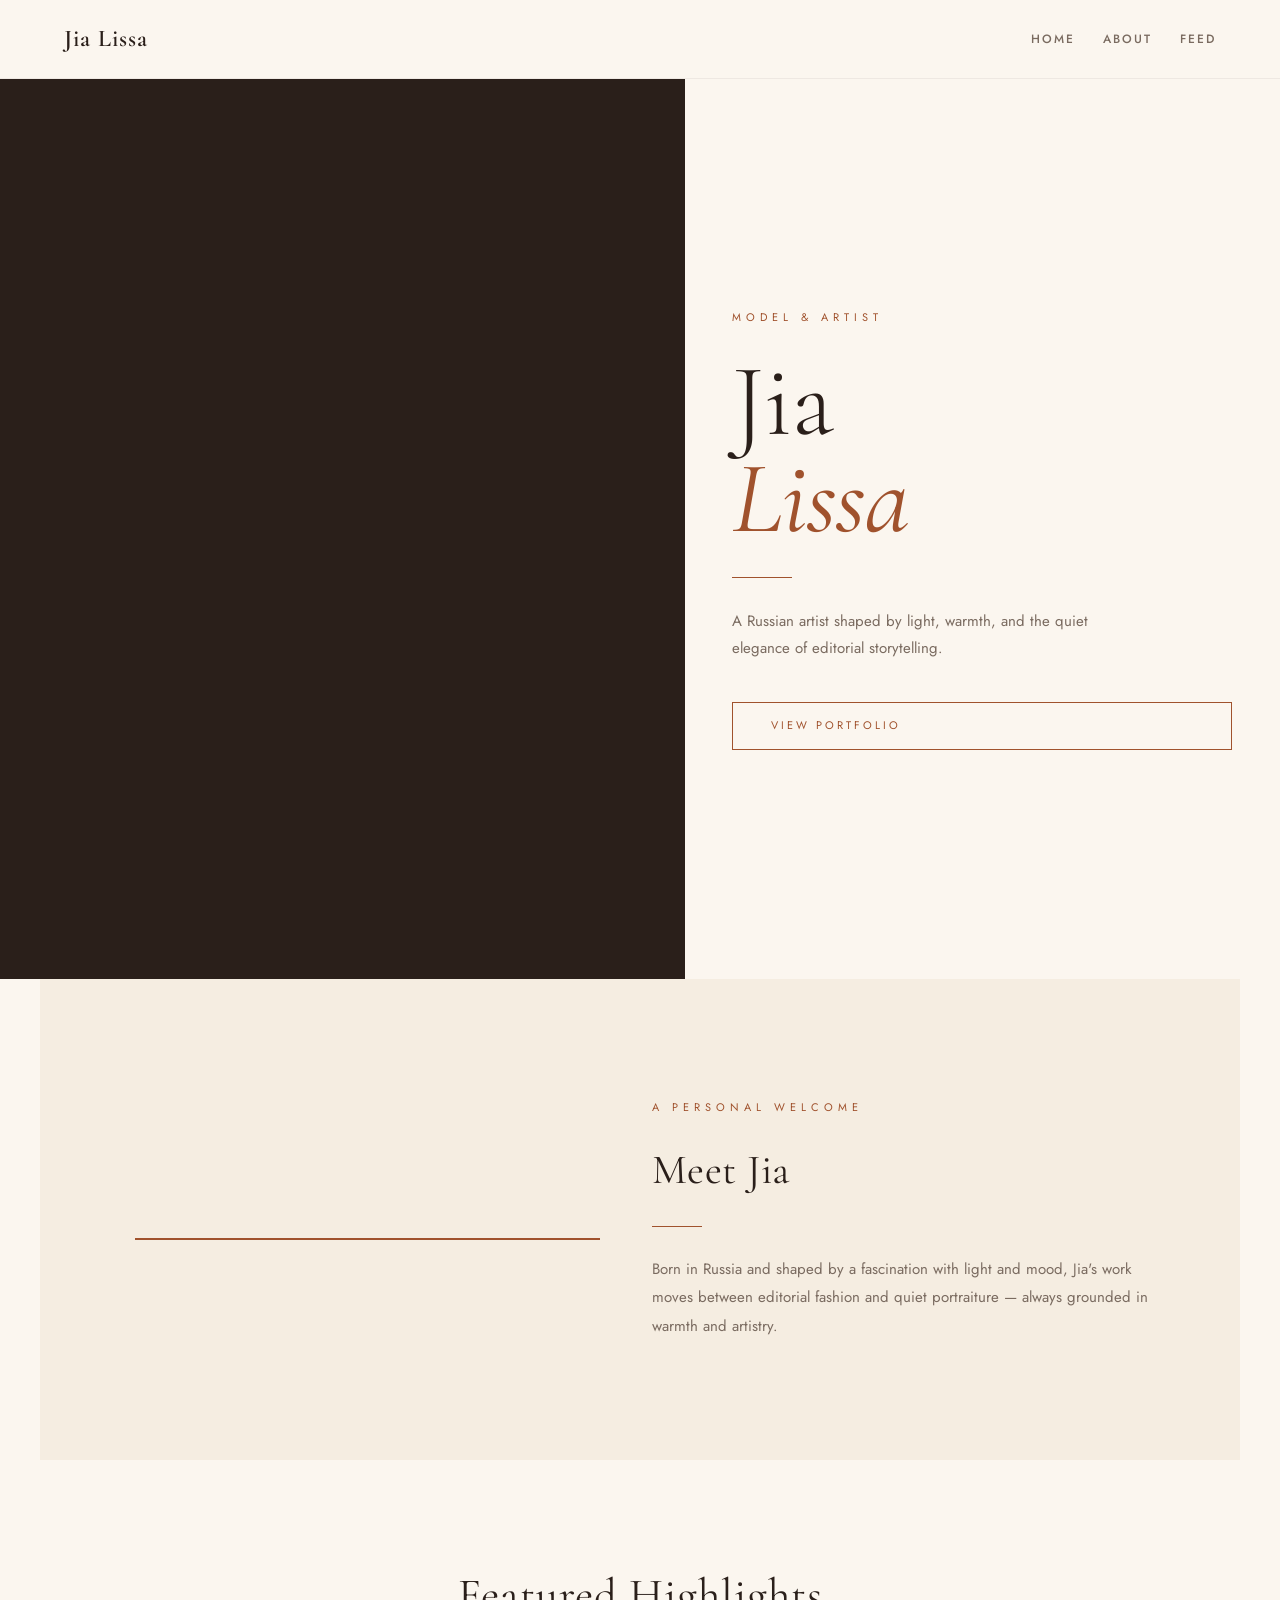
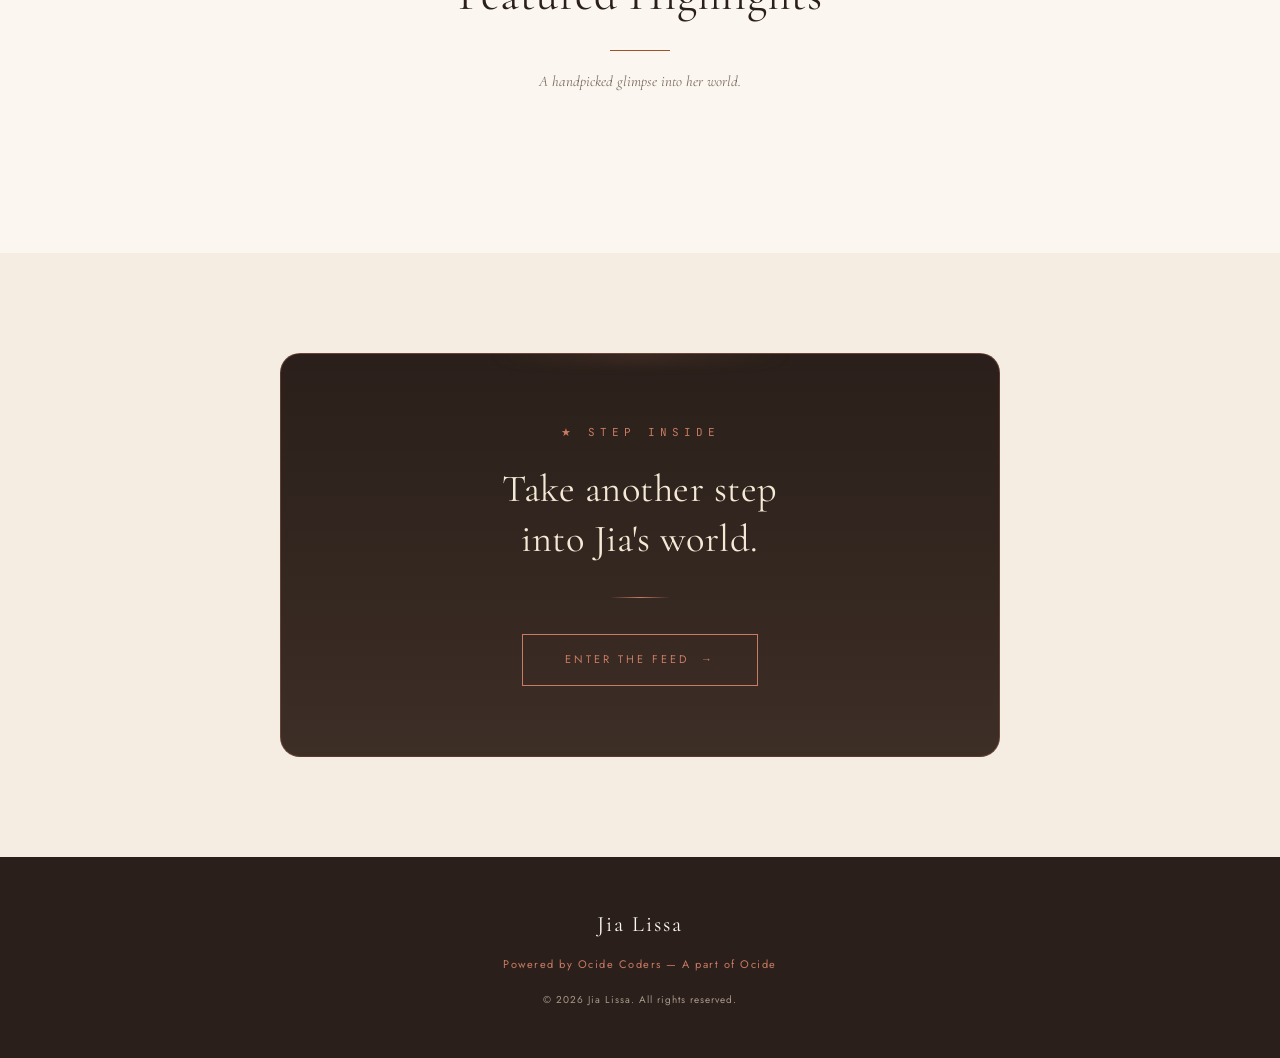
==== index.html @ 5b908af6 "Initial setup: Jia Lissa site structure — split hero, intro, featured, feed scroller, about" ====
<!DOCTYPE html>
<html lang="en">
<head>
    <meta charset="UTF-8">
    <meta name="viewport" content="width=device-width, initial-scale=1.0">
    <title>Jia Lissa | Model & Artist</title>
    <meta name="description" content="Official portfolio of Jia Lissa — Russian model and artist. Editorial, lifestyle, and portraiture.">
    <meta name="author" content="Jia Lissa">
    <meta name="theme-color" content="#2A1F1A">
    <meta name="robots" content="index, follow">
    <link rel="canonical" href="https://jia-lissa.onrender.com/">
    <link rel="icon" type="image/svg+xml" href="favicon.svg">
    <link rel="apple-touch-icon" href="favicon.svg">

    <meta property="og:type" content="website">
    <meta property="og:site_name" content="Jia Lissa">
    <meta property="og:url" content="https://jia-lissa.onrender.com/">
    <meta property="og:title" content="Jia Lissa | Official Portfolio">
    <meta property="og:description" content="Russian model and artist — editorial, lifestyle, portraiture.">
    <meta name="twitter:card" content="summary_large_image">
    <meta name="twitter:title" content="Jia Lissa | Official Portfolio">
    <meta name="twitter:description" content="Russian model and artist.">

    <link rel="preconnect" href="https://fonts.googleapis.com">
    <link rel="preconnect" href="https://fonts.gstatic.com" crossorigin>
    <link href="https://fonts.googleapis.com/css2?family=Cormorant+Garamond:ital,wght@0,300;0,400;0,600;1,400&family=Jost:wght@300;400;500;600&family=JetBrains+Mono:wght@400&display=swap" rel="stylesheet">
    <link rel="stylesheet" href="style.css">
</head>
<body>

    <!-- HEADER -->
    <header class="main-header">
        <div class="logo">Jia Lissa</div>
        <nav>
            <a href="index.html">Home</a>
            <a href="about.html">About</a>
            <a href="feed.html">Feed</a>
        </nav>
    </header>

    <!-- HERO — SPLIT SCREEN -->
    <section class="hero-split">
        <div class="hero-visual">
            <div class="hero-slideshow" id="heroSlideshow"></div>
            <div class="hero-visual-overlay"></div>
        </div>
        <div class="hero-text">
            <p class="hero-eyebrow">Model & Artist</p>
            <h1>Jia<br><span class="italic">Lissa</span></h1>
            <div class="hero-line"></div>
            <p class="hero-lead">A Russian artist shaped by light, warmth, and the quiet elegance of editorial storytelling.</p>
            <a href="#featured" class="btn-outline">View Portfolio</a>
        </div>
    </section>

    <!-- INTRO SECTION -->
    <section class="intro-section" id="intro">
        <div class="intro-image-wrap">
            <img src="https://i.ibb.co.com/rRDpk5M7/images-1.jpg" alt="Jia Lissa Portrait" onerror="this.style.display='none'">
        </div>
        <div class="intro-text-wrap">
            <p class="intro-eyebrow">A Personal Welcome</p>
            <h2>Meet Jia</h2>
            <div class="intro-divider"></div>
            <p class="intro-text">Born in Russia and shaped by a fascination with light and mood, Jia's work moves between editorial fashion and quiet portraiture — always grounded in warmth and artistry.</p>
        </div>
    </section>

    <!-- FEATURED HIGHLIGHTS -->
    <section class="featured-section" id="featured">
        <div class="section-title">
            <h2>Featured Highlights</h2>
            <div class="divider"></div>
            <p class="section-sub">A handpicked glimpse into her world.</p>
        </div>
        <div class="featured-grid" id="featuredGrid"></div>
    </section>

    <!-- CTA CARD -->
    <section class="jia-cta-section">
        <div class="jia-cta-wrap">
            <div class="jia-cta-card">
                <p class="jia-cta-eyebrow">★ Step Inside</p>
                <h2>Take another step<br>into Jia's world.</h2>
                <div class="jia-cta-divider"></div>
                <a href="feed.html" class="jia-cta-btn">
                    Enter the Feed
                    <span>→</span>
                </a>
            </div>
        </div>
    </section>

    <!-- FOOTER -->
    <footer>
        <div class="footer-content">
            <p class="footer-logo">Jia Lissa</p>
            <p class="footer-credit">Powered by Ocide Coders — A part of Ocide</p>
            <p class="footer-copy">&copy; 2026 Jia Lissa. All rights reserved.</p>
        </div>
    </footer>

    <script src="data.js"></script>
    <script src="main.js"></script>
</body>
</html>
---- style.css ----
/* ===================================================================
   JIA LISSA — MASTER STYLESHEET
   Ocide Coders — 2026
   =================================================================== */

* { margin: 0; padding: 0; box-sizing: border-box; }
html { scroll-behavior: smooth; -webkit-text-size-adjust: 100%; }
img { max-width: 100%; display: block; }
a { text-decoration: none; color: inherit; }
button { font-family: inherit; cursor: pointer; }

:root {
    --ivory: #FBF6EF;
    --cream: #F5EDE1;
    --espresso: #2A1F1A;
    --espresso-soft: #3D2E26;
    --cognac: #A0522D;
    --cognac-soft: rgba(160, 82, 45, 0.12);
    --rose: #C97B63;
    --rose-soft: rgba(201, 123, 99, 0.15);
    --charcoal: #1A1310;
    --muted: #7A6B60;
    --muted-2: #A8998C;
}

body {
    font-family: 'Jost', -apple-system, BlinkMacSystemFont, sans-serif;
    background: var(--ivory);
    color: var(--espresso);
    line-height: 1.6;
    -webkit-font-smoothing: antialiased;
    overflow-x: hidden;
}

/* ===== HEADER ===== */
.main-header {
    display: flex;
    justify-content: space-between;
    align-items: center;
    padding: 20px 5%;
    background: rgba(251, 246, 239, 0.95);
    backdrop-filter: blur(10px);
    -webkit-backdrop-filter: blur(10px);
    position: sticky;
    top: 0;
    z-index: 1000;
    border-bottom: 1px solid rgba(42, 31, 26, 0.06);
}
.logo {
    font-family: 'Cormorant Garamond', serif;
    font-size: 24px;
    font-weight: 600;
    letter-spacing: 1px;
    color: var(--espresso);
    white-space: nowrap;
}
.main-header nav {
    display: flex;
    gap: 28px;
    flex-wrap: nowrap;
}
.main-header nav a {
    font-size: 12px;
    font-weight: 500;
    letter-spacing: 2px;
    text-transform: uppercase;
    color: var(--muted);
    transition: color 0.3s ease;
}
.main-header nav a:hover { color: var(--cognac); }

/* ===== BUTTONS ===== */
.btn-outline {
    display: inline-block;
    padding: 14px 38px;
    border: 1px solid var(--cognac);
    color: var(--cognac);
    font-size: 11px;
    letter-spacing: 3px;
    text-transform: uppercase;
    font-family: 'Jost', sans-serif;
    transition: all 0.4s ease;
    background: transparent;
    cursor: pointer;
}
.btn-outline:hover {
    background: var(--cognac);
    color: var(--ivory);
}

/* ===== SECTION TITLE ===== */
.section-title {
    text-align: center;
    margin-bottom: 60px;
}
.section-title h2 {
    font-family: 'Cormorant Garamond', serif;
    font-size: clamp(1.8rem, 4vw, 2.8rem);
    font-weight: 400;
    letter-spacing: 1px;
    color: var(--espresso);
    margin-bottom: 18px;
}
.divider {
    width: 60px;
    height: 1px;
    background: var(--cognac);
    margin: 0 auto;
}
.section-sub {
    font-family: 'Cormorant Garamond', serif;
    font-style: italic;
    font-size: 15px;
    color: var(--muted);
    margin-top: 18px;
}

/* ===== HERO — SPLIT SCREEN ===== */
.hero-split {
    display: grid;
    grid-template-columns: 1.15fr 1fr;
    min-height: 100vh;
    overflow: hidden;
}
.hero-visual {
    position: relative;
    overflow: hidden;
    background: var(--espresso);
}
.hero-slideshow {
    position: absolute;
    inset: 0;
}
.hero-slide {
    position: absolute;
    inset: 0;
    background-size: cover;
    background-position: center top;
    background-repeat: no-repeat;
    opacity: 0;
    transform: scale(1.05);
    transition: opacity 2s ease-in-out, transform 6s ease-out;
}
.hero-slide.active {
    opacity: 1;
    transform: scale(1.12);
}
.hero-visual-overlay {
    position: absolute;
    inset: 0;
    background: linear-gradient(90deg, transparent 60%, rgba(42, 31, 26, 0.15) 100%);
    pointer-events: none;
    z-index: 2;
}
.hero-text {
    display: flex;
    flex-direction: column;
    justify-content: center;
    padding: 80px 8%;
    background: var(--ivory);
    position: relative;
    z-index: 3;
}
.hero-eyebrow {
    font-size: 11px;
    letter-spacing: 5px;
    text-transform: uppercase;
    color: var(--cognac);
    margin-bottom: 26px;
}
.hero-text h1 {
    font-family: 'Cormorant Garamond', serif;
    font-size: clamp(3rem, 8vw, 6.5rem);
    font-weight: 300;
    line-height: 0.95;
    color: var(--espresso);
    letter-spacing: -1px;
    margin-bottom: 30px;
}
.hero-text h1 .italic {
    font-style: italic;
    font-weight: 400;
    color: var(--cognac);
}
.hero-line {
    width: 60px;
    height: 1px;
    background: var(--cognac);
    margin-bottom: 30px;
}
.hero-lead {
    font-size: 15px;
    line-height: 1.8;
    color: var(--muted);
    max-width: 400px;
    margin-bottom: 40px;
}

/* ===== INTRO SECTION ===== */
.intro-section {
    display: grid;
    grid-template-columns: 1fr 1.1fr;
    align-items: center;
    gap: 70px;
    max-width: 1200px;
    margin: 0 auto;
    padding: 120px 6%;
    background: var(--cream);
}
.intro-image-wrap {
    position: relative;
}
.intro-image-wrap::before {
    content: '';
    position: absolute;
    top: 18px;
    left: 18px;
    right: -18px;
    bottom: -18px;
    border: 1px solid var(--cognac);
    z-index: 0;
    pointer-events: none;
}
.intro-image-wrap img {
    position: relative;
    width: 100%;
    display: block;
    border-radius: 4px;
    z-index: 1;
}
.intro-text-wrap { max-width: 520px; }
.intro-eyebrow {
    font-size: 11px;
    letter-spacing: 5px;
    text-transform: uppercase;
    color: var(--cognac);
    margin-bottom: 20px;
}
.intro-text-wrap h2 {
    font-family: 'Cormorant Garamond', serif;
    font-size: clamp(1.8rem, 4vw, 2.6rem);
    font-weight: 400;
    color: var(--espresso);
    margin-bottom: 22px;
    letter-spacing: 0.5px;
}
.intro-divider {
    width: 50px;
    height: 1px;
    background: var(--cognac);
    margin-bottom: 28px;
}
.intro-text {
    font-size: 15px;
    line-height: 1.9;
    color: var(--muted);
}
@media (max-width: 900px) {
    .intro-section {
        grid-template-columns: 1fr;
        gap: 50px;
        padding: 80px 6%;
    }
    .intro-text-wrap {
        max-width: 100%;
        text-align: center;
    }
    .intro-divider { margin: 0 auto 28px; }
    .intro-image-wrap::before {
        top: 12px; left: 12px; right: -12px; bottom: -12px;
    }
    .intro-image-wrap {
        max-width: 320px;
        margin: 0 auto;
    }
}
@media (max-width: 480px) {
    .intro-image-wrap { max-width: 260px; }
}

/* ===== FEATURED (Masonry) ===== */
.featured-section {
    padding: 100px 6%;
    background: var(--ivory);
}
.featured-grid {
    column-count: 3;
    column-gap: 18px;
    max-width: 1300px;
    margin: 0 auto;
}
.featured-grid img {
    width: 100%;
    height: auto;
    margin-bottom: 18px;
    border-radius: 4px;
    display: block;
    cursor: pointer;
    break-inside: avoid;
    filter: brightness(0.98);
    transition: transform 0.5s ease, filter 0.5s ease, box-shadow 0.5s ease;
}
.featured-grid img:hover {
    transform: scale(1.02);
    filter: brightness(1.05);
    box-shadow: 0 20px 40px rgba(42, 31, 26, 0.12);
}
@media (max-width: 900px) {
    .featured-grid { column-count: 2; column-gap: 12px; }
    .featured-grid img { margin-bottom: 12px; }
}
@media (max-width: 500px) {
    .featured-section { padding: 60px 4%; }
    .featured-grid { column-count: 2; column-gap: 10px; }
}

/* ===== JIA CTA CARD ===== */
.jia-cta-section {
    padding: 100px 6%;
    background: var(--cream);
}
.jia-cta-wrap {
    max-width: 720px;
    margin: 0 auto;
}
.jia-cta-card {
    position: relative;
    padding: 70px 48px;
    text-align: center;
    background: linear-gradient(180deg, #2A1F1A 0%, #3D2E26 100%);
    border: 1px solid rgba(201, 123, 99, 0.3);
    border-radius: 20px;
    overflow: hidden;
    transition: all 0.4s ease;
}
.jia-cta-card::before {
    content: '';
    position: absolute;
    top: 0; left: 50%;
    transform: translateX(-50%);
    width: 300px;
    height: 2px;
    background: linear-gradient(90deg, transparent, var(--rose), transparent);
    filter: blur(8px);
}
.jia-cta-card:hover {
    border-color: var(--rose);
    transform: translateY(-4px);
    box-shadow: 0 30px 60px rgba(201, 123, 99, 0.15);
}
.jia-cta-eyebrow {
    position: relative;
    z-index: 1;
    font-family: 'JetBrains Mono', monospace;
    font-size: 11px;
    letter-spacing: 5px;
    text-transform: uppercase;
    color: var(--rose);
    margin-bottom: 24px;
}
.jia-cta-card h2 {
    position: relative;
    z-index: 1;
    font-family: 'Cormorant Garamond', serif;
    font-size: clamp(1.6rem, 4vw, 2.4rem);
    font-weight: 400;
    color: #F4E9D5;
    letter-spacing: 0.5px;
    line-height: 1.3;
    margin-bottom: 32px;
}
.jia-cta-divider {
    position: relative;
    z-index: 1;
    width: 60px;
    height: 1px;
    background: linear-gradient(90deg, transparent, var(--rose), transparent);
    margin: 0 auto 36px;
}
.jia-cta-btn {
    position: relative;
    z-index: 1;
    display: inline-flex;
    align-items: center;
    gap: 12px;
    padding: 16px 42px;
    border: 1px solid var(--rose);
    color: var(--rose);
    background: transparent;
    font-size: 11px;
    letter-spacing: 3px;
    text-transform: uppercase;
    font-family: 'Jost', sans-serif;
    transition: all 0.4s ease;
}
.jia-cta-btn span { transition: transform 0.4s ease; }
.jia-cta-btn:hover {
    background: var(--rose);
    color: var(--espresso);
}
.jia-cta-btn:hover span { transform: translateX(6px); }
@media (max-width: 600px) {
    .jia-cta-section { padding: 60px 5%; }
    .jia-cta-card { padding: 48px 28px; }
}

/* ===== FOOTER ===== */
footer {
    background: var(--espresso);
    color: var(--ivory);
    text-align: center;
    padding: 50px 20px;
}
.footer-logo {
    font-family: 'Cormorant Garamond', serif;
    font-size: 22px;
    letter-spacing: 2px;
    margin-bottom: 14px;
    color: var(--ivory);
}
.footer-credit {
    font-size: 11px;
    letter-spacing: 1.5px;
    color: var(--rose);
    margin-bottom: 18px;
}
.footer-copy {
    font-size: 10px;
    color: var(--muted-2);
    letter-spacing: 1px;
}

/* ===== RESPONSIVE ===== */
@media (max-width: 900px) {
    .hero-split {
        grid-template-columns: 1fr;
        min-height: auto;
    }
    .hero-visual {
        height: 70vh;
        min-height: 500px;
    }
    .hero-text {
        padding: 60px 6%;
        text-align: center;
        align-items: center;
    }
    .hero-lead { margin: 0 auto 40px; }
    .hero-line { margin: 0 auto 30px; }
}
@media (max-width: 600px) {
    .main-header { padding: 16px 5%; }
    .logo { font-size: 20px; }
    .main-header nav { gap: 18px; }
    .main-header nav a { font-size: 10px; letter-spacing: 1.5px; }
    .hero-visual { height: 60vh; min-height: 400px; }
    .section-title { margin-bottom: 40px; }
}
@media (max-width: 420px) {
    .logo { font-size: 17px; }
    .main-header nav { gap: 12px; }
    .main-header nav a { font-size: 9px; letter-spacing: 1px; }
}

/* ===== LIGHTBOX ===== */
.lightbox-overlay {
    position: fixed;
    inset: 0;
    background: rgba(20, 14, 10, 0.96);
    display: flex;
    align-items: center;
    justify-content: center;
    z-index: 10000;
    padding: 20px;
    cursor: pointer;
}
.lightbox-image {
    max-width: 95%;
    max-height: 90vh;
    box-shadow: 0 20px 60px rgba(0, 0, 0, 0.8);
    border-radius: 4px;
    object-fit: contain;
}
.lightbox-close {
    position: absolute;
    top: 15px;
    right: 25px;
    font-size: 45px;
    color: var(--ivory);
    cursor: pointer;
    line-height: 1;
    z-index: 10001;
    transition: color 0.3s ease;
}
.lightbox-close:hover { color: var(--rose); }

/* ===== FEED PAGE — full-screen scroller ===== */
.feed-page { background: #14100D; }
.feed-page .main-header { display: none; }
.feed-scroller {
    height: 100vh;
    overflow-y: scroll;
    scroll-snap-type: y mandatory;
    scroll-behavior: smooth;
    background: #14100D;
    scrollbar-width: none;
    -ms-overflow-style: none;
}
.feed-scroller::-webkit-scrollbar { display: none; }
.feed-item {
    position: relative;
    height: 100vh;
    width: 100%;
    scroll-snap-align: start;
    scroll-snap-stop: always;
    display: flex;
    align-items: center;
    justify-content: center;
    overflow: hidden;
    background: #14100D;
}
.feed-item img {
    width: 100%;
    height: 100%;
    object-fit: contain;
    display: block;
    opacity: 0;
    transform: scale(0.96);
    transition: opacity 0.7s ease, transform 0.7s ease;
}
.feed-item.visible img {
    opacity: 1;
    transform: scale(1);
}
.feed-item::after {
    content: '';
    position: absolute;
    inset: 0;
    background: linear-gradient(180deg, rgba(0,0,0,0.15) 0%, transparent 20%, transparent 80%, rgba(0,0,0,0.4) 100%);
    pointer-events: none;
}
.feed-item .feed-count {
    position: absolute;
    top: 20px;
    right: 22px;
    z-index: 5;
    font-family: 'JetBrains Mono', monospace;
    font-size: 11px;
    letter-spacing: 2px;
    color: rgba(251, 246, 239, 0.75);
    background: rgba(0, 0, 0, 0.4);
    padding: 6px 12px;
    border-radius: 100px;
    backdrop-filter: blur(8px);
    border: 1px solid rgba(251, 246, 239, 0.1);
}
.feed-item .feed-hint {
    position: absolute;
    bottom: 30px;
    left: 50%;
    transform: translateX(-50%);
    z-index: 5;
    display: flex;
    flex-direction: column;
    align-items: center;
    gap: 8px;
    color: rgba(251, 246, 239, 0.7);
    font-family: 'JetBrains Mono', monospace;
    font-size: 10px;
    letter-spacing: 3px;
    text-transform: uppercase;
    animation: bounceDown 2s infinite;
}
.feed-item .feed-hint::after {
    content: '↓';
    font-size: 20px;
}
@keyframes bounceDown {
    0%, 100% { transform: translate(-50%, 0); opacity: 0.5; }
    50% { transform: translate(-50%, 8px); opacity: 1; }
}
.feed-back {
    position: fixed;
    top: 20px;
    left: 20px;
    z-index: 210;
    width: 44px;
    height: 44px;
    display: flex;
    align-items: center;
    justify-content: center;
    background: rgba(0, 0, 0, 0.5);
    border: 1px solid rgba(251, 246, 239, 0.15);
    border-radius: 50%;
    color: var(--ivory);
    backdrop-filter: blur(8px);
    transition: all 0.3s ease;
}
.feed-back::before {
    content: '';
    display: block;
    width: 10px;
    height: 10px;
    border-left: 2px solid currentColor;
    border-bottom: 2px solid currentColor;
    transform: rotate(45deg);
    margin-left: 3px;
    transition: margin 0.3s ease;
}
.feed-back:hover {
    background: var(--rose);
    color: var(--espresso);
    border-color: var(--rose);
}
.feed-back:hover::before { margin-left: 0; }
.feed-progress {
    position: fixed;
    top: 0;
    left: 0;
    height: 2px;
    background: linear-gradient(90deg, var(--cognac), var(--rose));
    z-index: 200;
    transition: width 0.3s ease;
    box-shadow: 0 0 12px rgba(201, 123, 99, 0.6);
}
@media (max-width: 600px) {
    .feed-item .feed-count { top: 14px; right: 14px; font-size: 10px; }
    .feed-back { top: 14px; left: 14px; width: 40px; height: 40px; }
}

/* ===== ABOUT PAGE ===== */
.about-hero {
    padding: 160px 20px 100px;
    text-align: center;
    background: var(--espresso);
}
.about-hero h1 {
    font-family: 'Cormorant Garamond', serif;
    font-size: clamp(2.4rem, 6vw, 4rem);
    font-weight: 400;
    letter-spacing: 3px;
    color: var(--rose);
    margin-bottom: 15px;
}
.about-hero p {
    font-size: 12px;
    letter-spacing: 5px;
    text-transform: uppercase;
    color: var(--muted-2);
}
.about-content {
    padding: 100px 6%;
    background: var(--ivory);
}
.bio-grid {
    display: grid;
    grid-template-columns: 1fr 1.2fr;
    gap: 60px;
    align-items: center;
    max-width: 1200px;
    margin: 0 auto;
}
.bio-image img {
    width: 100%;
    height: auto;
    display: block;
    border-radius: 4px;
    box-shadow: 0 25px 55px rgba(42, 31, 26, 0.15);
}
.bio-text h2 {
    font-family: 'Cormorant Garamond', serif;
    font-size: clamp(1.7rem, 4vw, 2.4rem);
    font-weight: 400;
    color: var(--espresso);
    margin-bottom: 25px;
    letter-spacing: 0.5px;
}
.bio-text p {
    font-size: 15px;
    line-height: 1.9;
    color: var(--muted);
    margin-bottom: 20px;
}
@media (max-width: 900px) {
    .about-content { padding: 60px 5%; }
    .bio-grid { grid-template-columns: 1fr; gap: 40px; }
    .bio-image { max-width: 320px; margin: 0 auto; }
    .bio-text { text-align: center; }
}
@media (max-width: 480px) {
    .bio-image { max-width: 260px; }
}
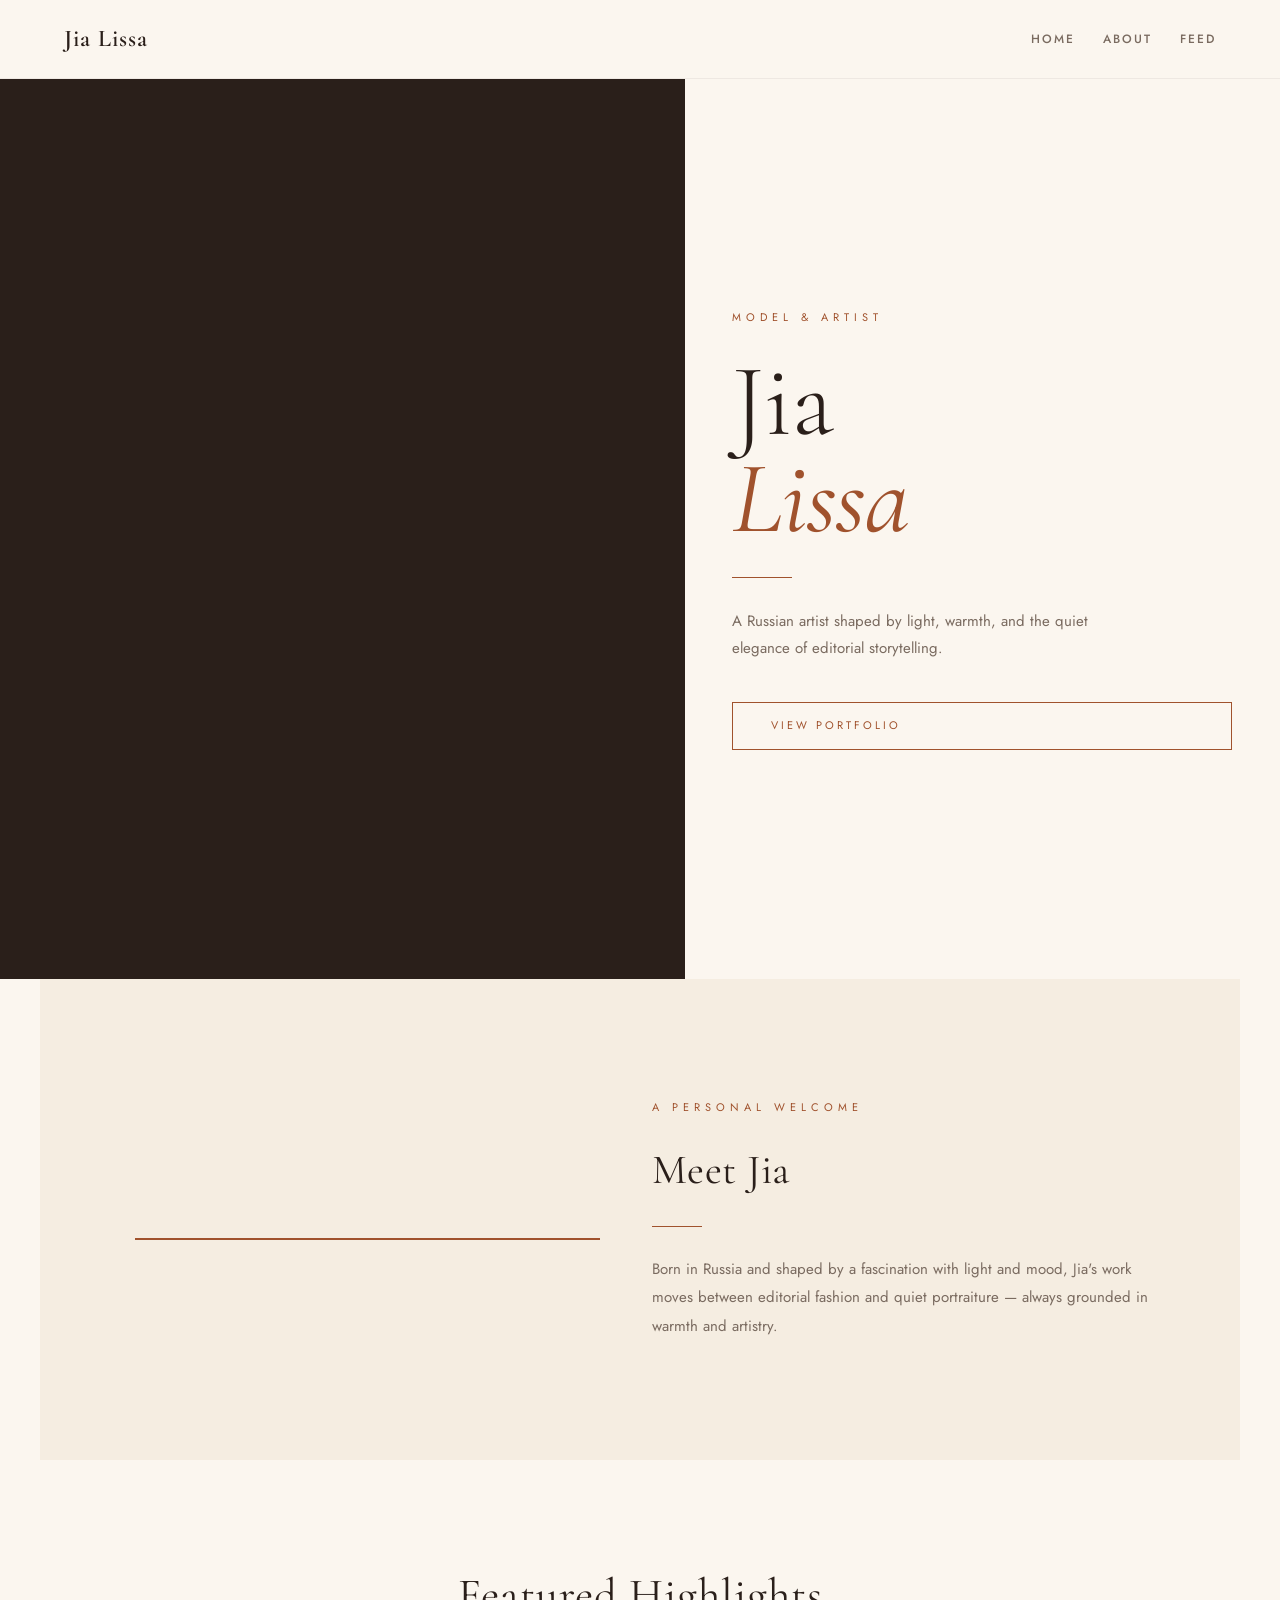
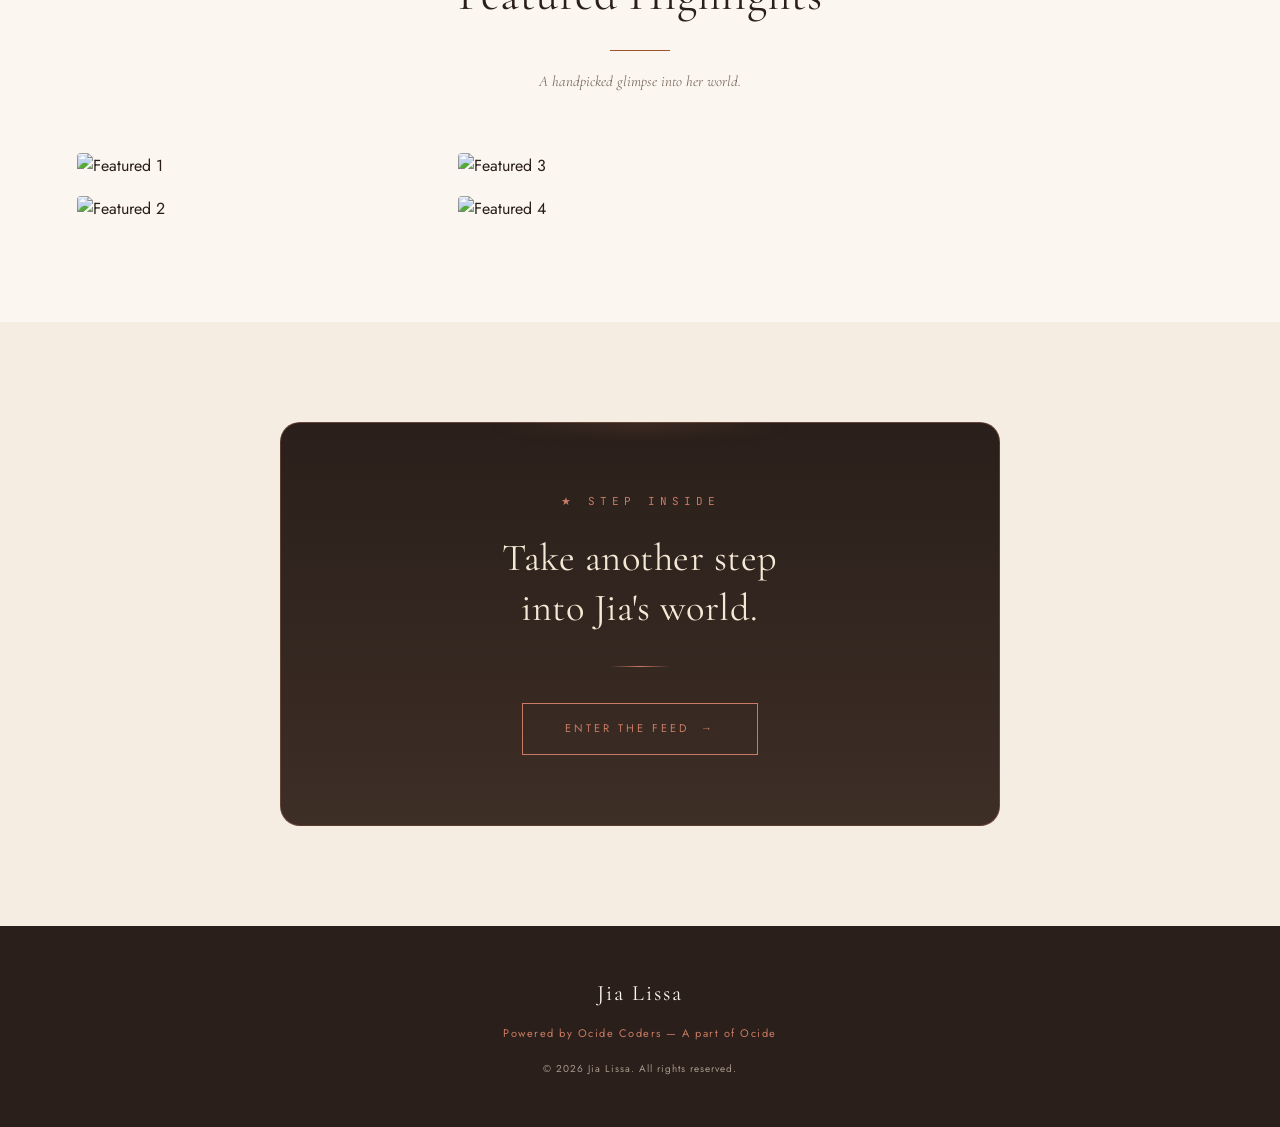
==== commit 83f46452: "Update intro portrait and hero image with new photos" ====
--- a/index.html
+++ b/index.html
@@ -56,7 +56,7 @@
     <!-- INTRO SECTION -->
     <section class="intro-section" id="intro">
         <div class="intro-image-wrap">
-            <img src="https://i.ibb.co.com/rRDpk5M7/images-1.jpg" alt="Jia Lissa Portrait" onerror="this.style.display='none'">
+            <img src="https://i.ibb.co.com/DHTr26zH/85027222-001-07c4.jpg" alt="Jia Lissa Portrait" onerror="this.style.display='none'">
         </div>
         <div class="intro-text-wrap">
             <p class="intro-eyebrow">A Personal Welcome</p>
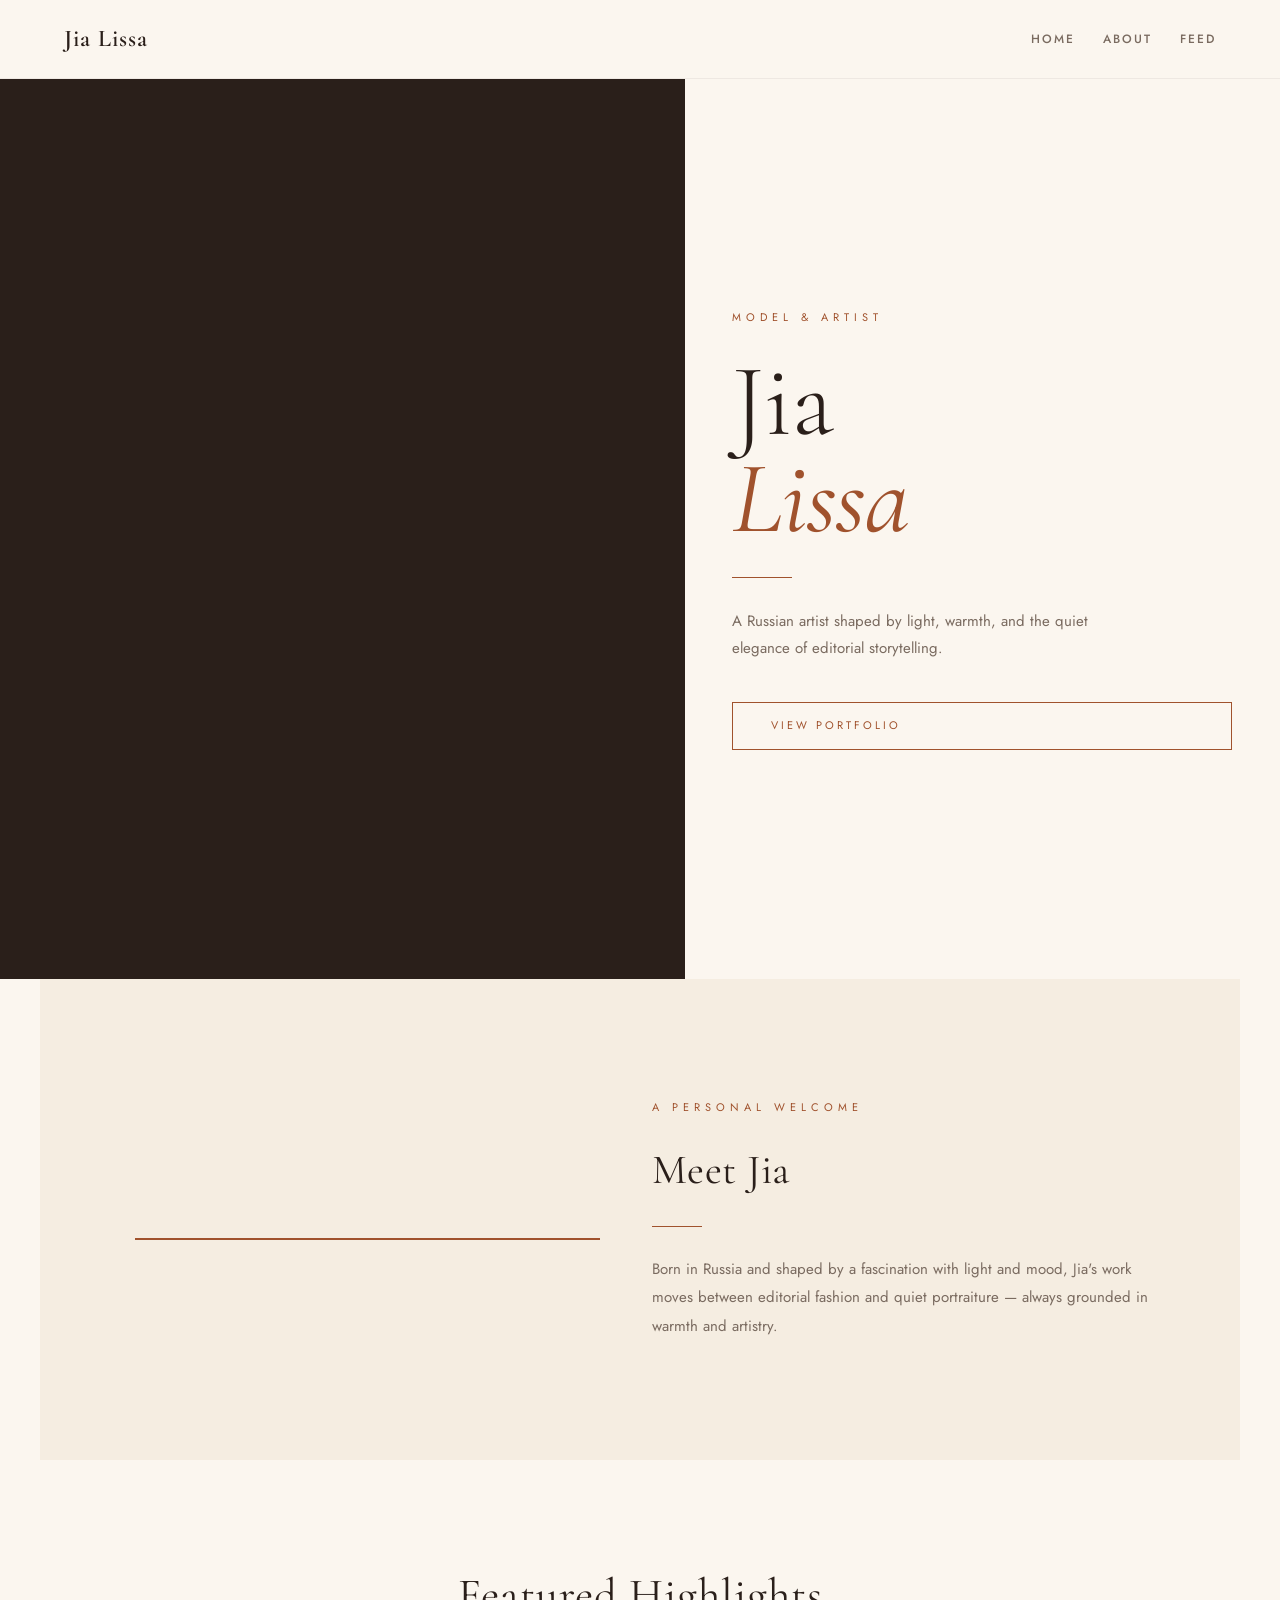
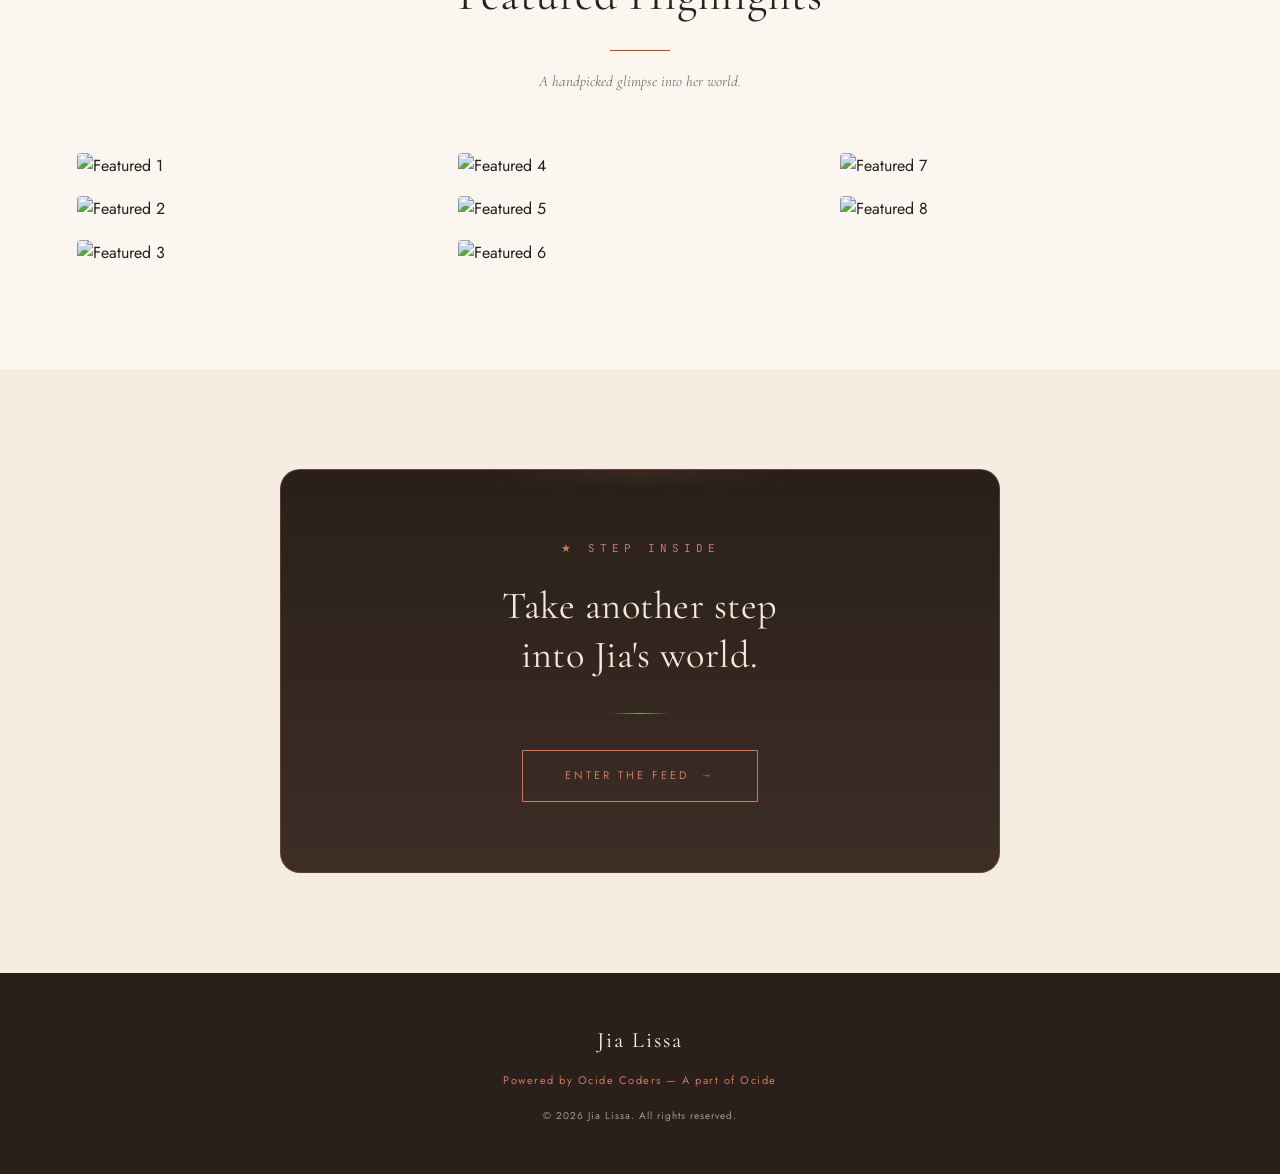
==== commit b420486c: "SEO: Add favicon full set, robots.txt, sitemap.xml, WebSite + Person Schema" ====
--- a/index.html
+++ b/index.html
@@ -4,13 +4,18 @@
     <meta charset="UTF-8">
     <meta name="viewport" content="width=device-width, initial-scale=1.0">
     <title>Jia Lissa | Model & Artist</title>
-    <meta name="description" content="Official portfolio of Jia Lissa — Russian model and artist. Editorial, lifestyle, and portraiture.">
+    <meta name="description" content="Official portfolio of Jia Lissa — Russian model and actress known for her signature red hair, editorial work, and international awards.">
+    <meta name="keywords" content="Jia Lissa, Jia Lissa model, Jia Lissa actress, Jia Lissa official, Russian model, redhead model, Jia Lissa portfolio, Julia Chirkova">
     <meta name="author" content="Jia Lissa">
     <meta name="theme-color" content="#2A1F1A">
     <meta name="robots" content="index, follow">
     <link rel="canonical" href="https://jia-lissa.onrender.com/">
-    <link rel="icon" type="image/svg+xml" href="favicon.svg">
-    <link rel="apple-touch-icon" href="favicon.svg">
+    <link rel="icon" type="image/png" href="/favicon-96x96.png" sizes="96x96">
+    <link rel="icon" type="image/svg+xml" href="/favicon.svg">
+    <link rel="shortcut icon" href="/favicon.ico">
+    <link rel="apple-touch-icon" sizes="180x180" href="/apple-touch-icon.png">
+    <meta name="apple-mobile-web-app-title" content="Jia Lissa">
+    <link rel="manifest" href="/site.webmanifest">
 
     <meta property="og:type" content="website">
     <meta property="og:site_name" content="Jia Lissa">
@@ -25,6 +30,56 @@
     <link rel="preconnect" href="https://fonts.gstatic.com" crossorigin>
     <link href="https://fonts.googleapis.com/css2?family=Cormorant+Garamond:ital,wght@0,300;0,400;0,600;1,400&family=Jost:wght@300;400;500;600&family=JetBrains+Mono:wght@400&display=swap" rel="stylesheet">
     <link rel="stylesheet" href="style.css">
+
+    <!-- WebSite Schema — Google Site Name -->
+    <script type="application/ld+json">
+    {
+        "@context": "https://schema.org",
+        "@type": "WebSite",
+        "name": "Jia Lissa",
+        "alternateName": "Jia Lissa Official",
+        "url": "https://jia-lissa.onrender.com/",
+        "inLanguage": "en",
+        "publisher": {
+            "@type": "Organization",
+            "name": "Jia Lissa",
+            "url": "https://jia-lissa.onrender.com/",
+            "logo": {
+                "@type": "ImageObject",
+                "url": "https://jia-lissa.onrender.com/favicon-96x96.png",
+                "width": 96,
+                "height": 96
+            }
+        }
+    }
+    </script>
+
+    <!-- Person Schema — Jia Lissa -->
+    <script type="application/ld+json">
+    {
+        "@context": "https://schema.org",
+        "@type": "Person",
+        "name": "Jia Lissa",
+        "alternateName": ["Jea Lissa", "Jia Lisa", "Julia Chirkova"],
+        "birthDate": "1996-09-01",
+        "birthPlace": {
+            "@type": "Place",
+            "name": "Izhevsk, Russia"
+        },
+        "nationality": "Russian",
+        "jobTitle": "Model, Actress",
+        "height": "166 cm",
+        "hairColor": "Red",
+        "url": "https://jia-lissa.onrender.com/",
+        "image": "https://jia-lissa.onrender.com/apple-touch-icon.png",
+        "award": [
+            "XBIZ Europa Award 2020 — Female Performer of the Year",
+            "AVN Award 2020 — Best Foreign-Shot Group Sex Scene",
+            "AVN Award 2022 — Best International Anal Sex Scene",
+            "XBIZ Europa Award 2023 — Best Sex Scene – Gonzo"
+        ]
+    }
+    </script>
 </head>
 <body>
 
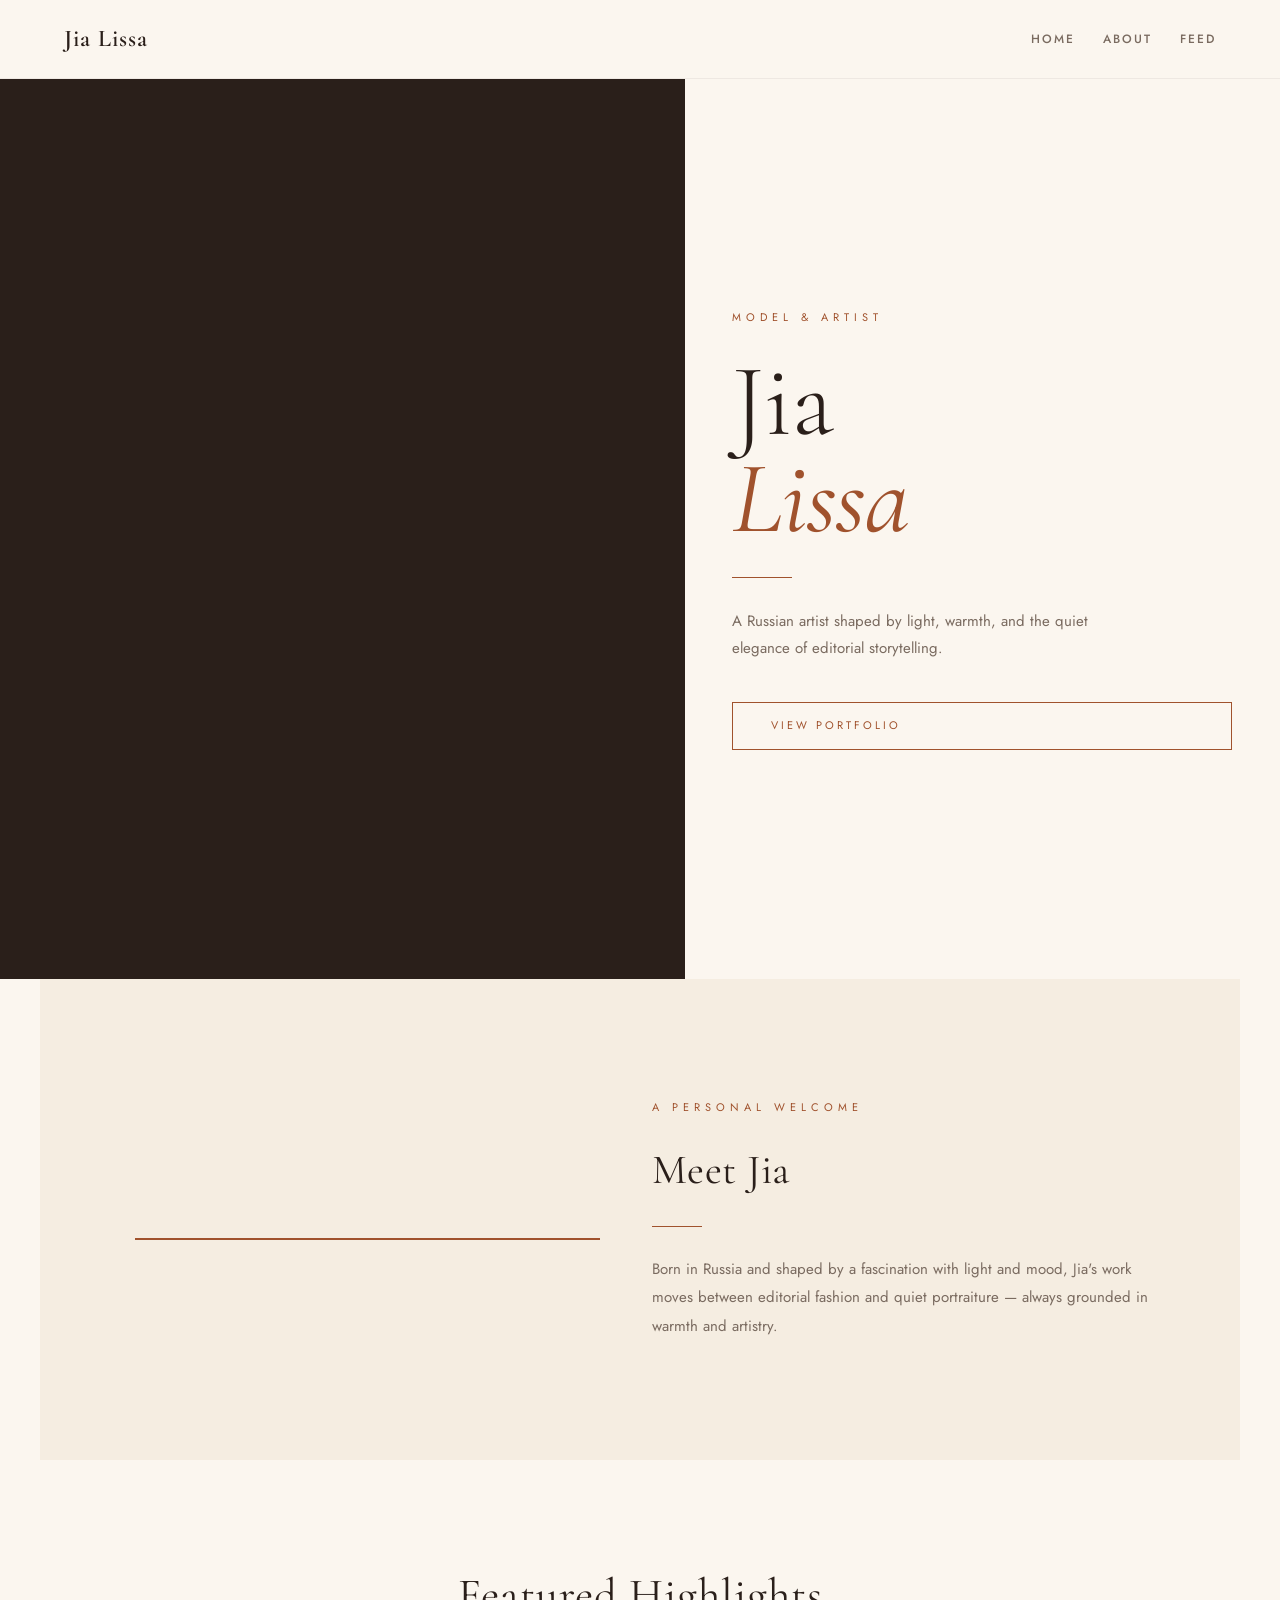
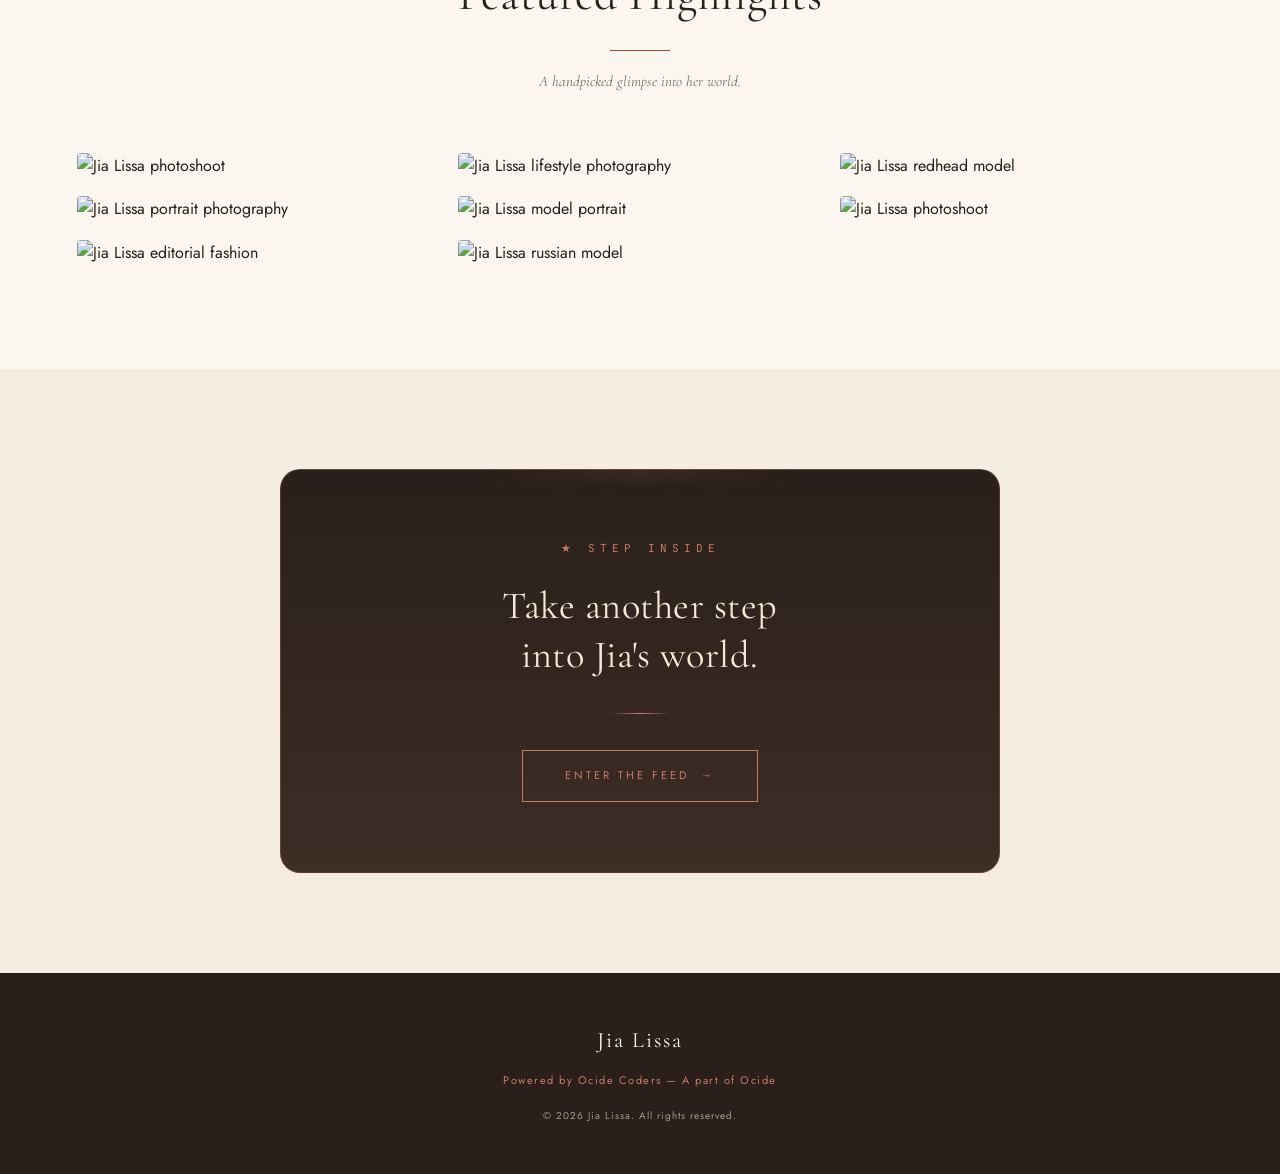
==== commit 2dd7c362: "SEO: Add Bing Webmaster Tools verification meta tag" ====
--- a/index.html
+++ b/index.html
@@ -80,6 +80,7 @@
         ]
     }
     </script>
+    <meta name="msvalidate.01" content="548513EF12C6687B4259E20BBB79D6B8" />
 </head>
 <body>
 
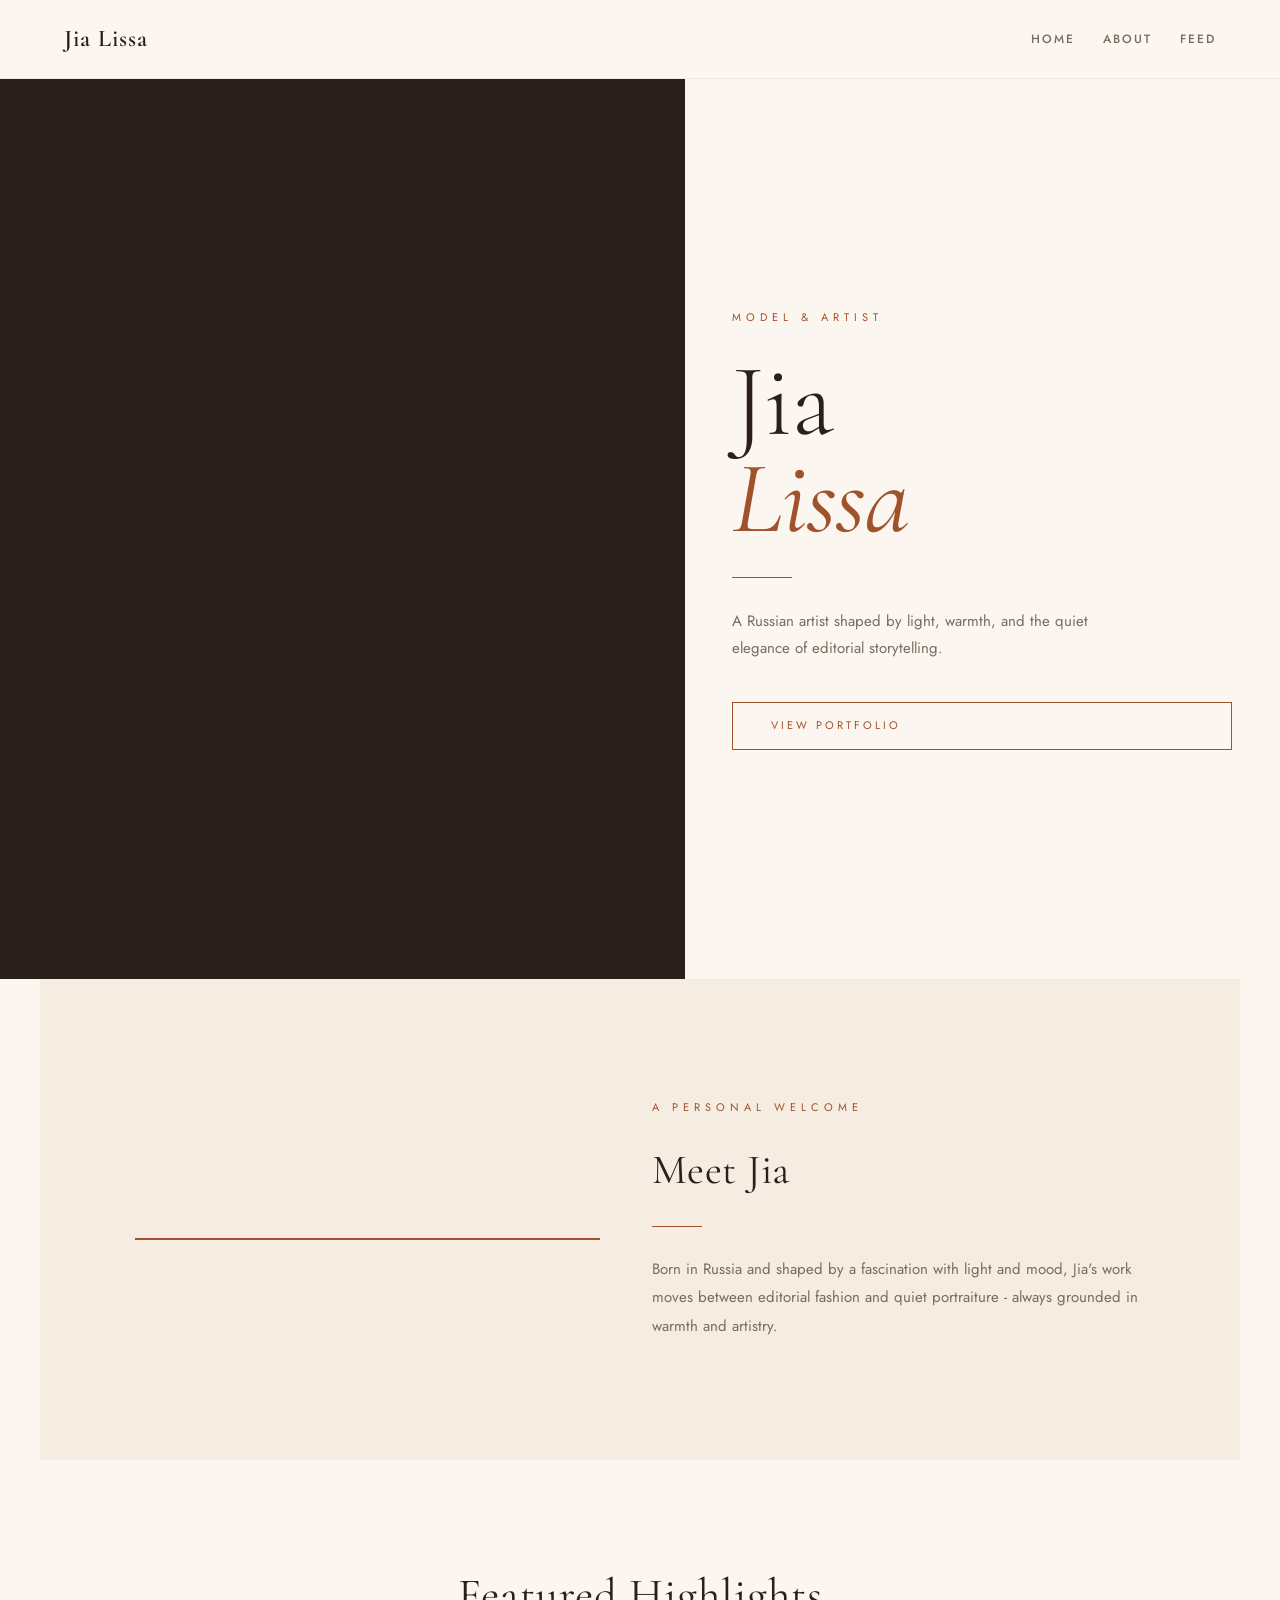
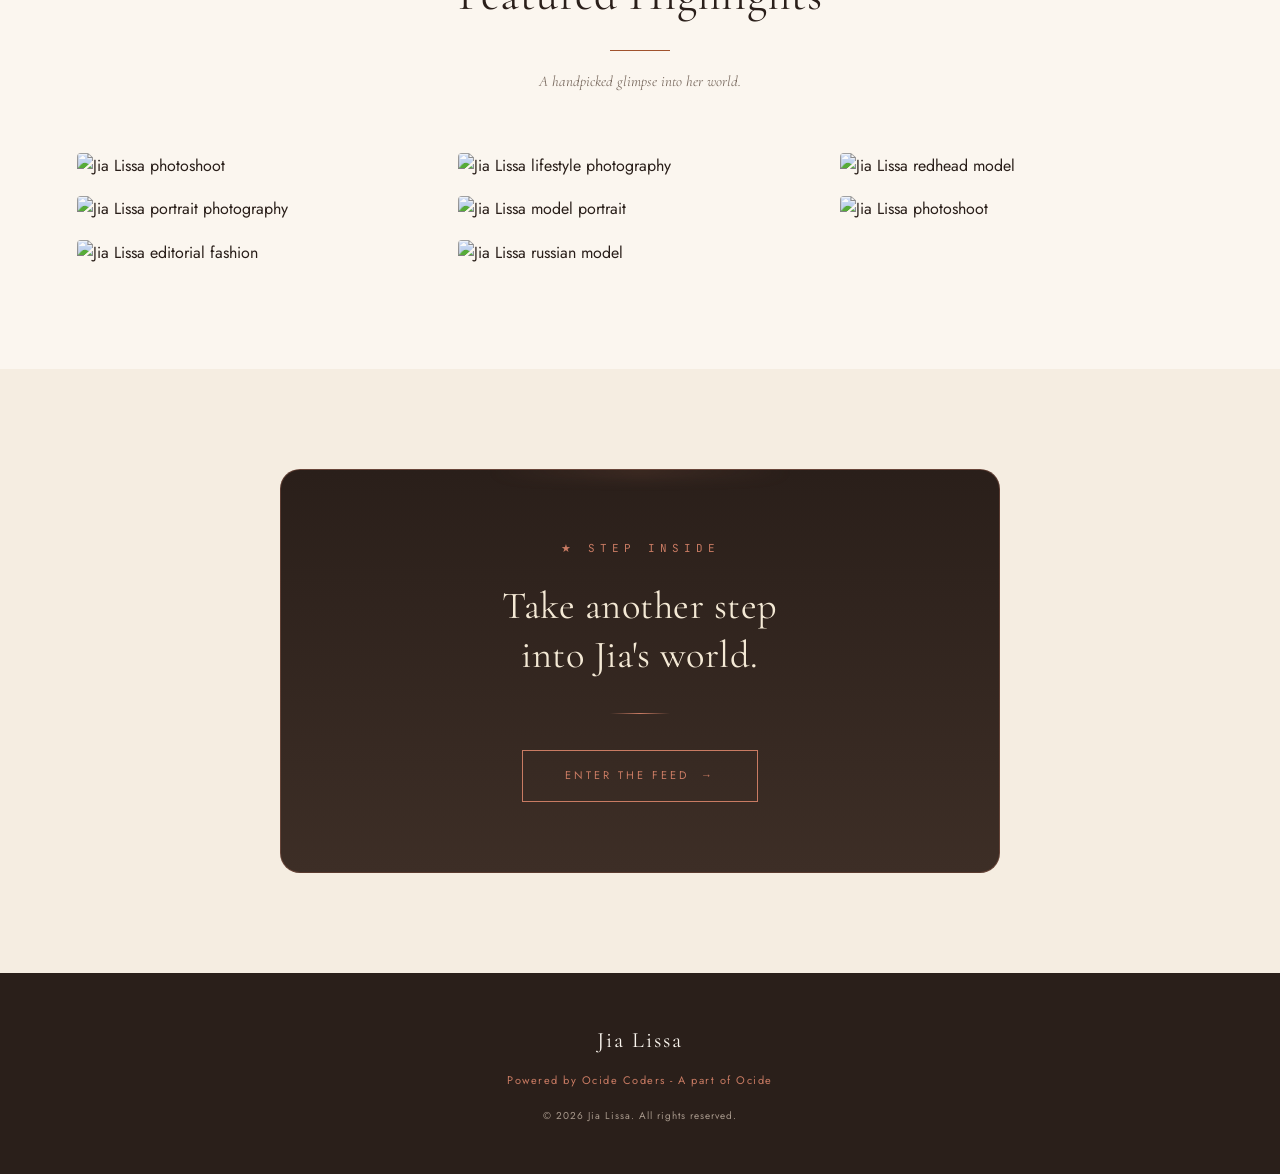
==== commit 255e8ba6: "Fix: Replace em-dash with hyphen for better Bing encoding compatibility" ====
--- a/index.html
+++ b/index.html
@@ -4,7 +4,7 @@
     <meta charset="UTF-8">
     <meta name="viewport" content="width=device-width, initial-scale=1.0">
     <title>Jia Lissa | Model & Artist</title>
-    <meta name="description" content="Official portfolio of Jia Lissa — Russian model and actress known for her signature red hair, editorial work, and international awards.">
+    <meta name="description" content="Official portfolio of Jia Lissa - Russian model and actress known for her signature red hair, editorial work, and international awards.">
     <meta name="keywords" content="Jia Lissa, Jia Lissa model, Jia Lissa actress, Jia Lissa official, Russian model, redhead model, Jia Lissa portfolio, Julia Chirkova">
     <meta name="author" content="Jia Lissa">
     <meta name="theme-color" content="#2A1F1A">
@@ -21,7 +21,7 @@
     <meta property="og:site_name" content="Jia Lissa">
     <meta property="og:url" content="https://jia-lissa.onrender.com/">
     <meta property="og:title" content="Jia Lissa | Official Portfolio">
-    <meta property="og:description" content="Russian model and artist — editorial, lifestyle, portraiture.">
+    <meta property="og:description" content="Russian model and artist - editorial, lifestyle, portraiture.">
     <meta name="twitter:card" content="summary_large_image">
     <meta name="twitter:title" content="Jia Lissa | Official Portfolio">
     <meta name="twitter:description" content="Russian model and artist.">
@@ -31,7 +31,7 @@
     <link href="https://fonts.googleapis.com/css2?family=Cormorant+Garamond:ital,wght@0,300;0,400;0,600;1,400&family=Jost:wght@300;400;500;600&family=JetBrains+Mono:wght@400&display=swap" rel="stylesheet">
     <link rel="stylesheet" href="style.css">
 
-    <!-- WebSite Schema — Google Site Name -->
+    <!-- WebSite Schema - Google Site Name -->
     <script type="application/ld+json">
     {
         "@context": "https://schema.org",
@@ -54,7 +54,7 @@
     }
     </script>
 
-    <!-- Person Schema — Jia Lissa -->
+    <!-- Person Schema - Jia Lissa -->
     <script type="application/ld+json">
     {
         "@context": "https://schema.org",
@@ -73,10 +73,10 @@
         "url": "https://jia-lissa.onrender.com/",
         "image": "https://jia-lissa.onrender.com/apple-touch-icon.png",
         "award": [
-            "XBIZ Europa Award 2020 — Female Performer of the Year",
-            "AVN Award 2020 — Best Foreign-Shot Group Sex Scene",
-            "AVN Award 2022 — Best International Anal Sex Scene",
-            "XBIZ Europa Award 2023 — Best Sex Scene – Gonzo"
+            "XBIZ Europa Award 2020 - Female Performer of the Year",
+            "AVN Award 2020 - Best Foreign-Shot Group Sex Scene",
+            "AVN Award 2022 - Best International Anal Sex Scene",
+            "XBIZ Europa Award 2023 - Best Sex Scene – Gonzo"
         ]
     }
     </script>
@@ -94,7 +94,7 @@
         </nav>
     </header>
 
-    <!-- HERO — SPLIT SCREEN -->
+    <!-- HERO - SPLIT SCREEN -->
     <section class="hero-split">
         <div class="hero-visual">
             <div class="hero-slideshow" id="heroSlideshow"></div>
@@ -118,7 +118,7 @@
             <p class="intro-eyebrow">A Personal Welcome</p>
             <h2>Meet Jia</h2>
             <div class="intro-divider"></div>
-            <p class="intro-text">Born in Russia and shaped by a fascination with light and mood, Jia's work moves between editorial fashion and quiet portraiture — always grounded in warmth and artistry.</p>
+            <p class="intro-text">Born in Russia and shaped by a fascination with light and mood, Jia's work moves between editorial fashion and quiet portraiture - always grounded in warmth and artistry.</p>
         </div>
     </section>
 
@@ -151,7 +151,7 @@
     <footer>
         <div class="footer-content">
             <p class="footer-logo">Jia Lissa</p>
-            <p class="footer-credit">Powered by Ocide Coders — A part of Ocide</p>
+            <p class="footer-credit">Powered by Ocide Coders - A part of Ocide</p>
             <p class="footer-copy">&copy; 2026 Jia Lissa. All rights reserved.</p>
         </div>
     </footer>
